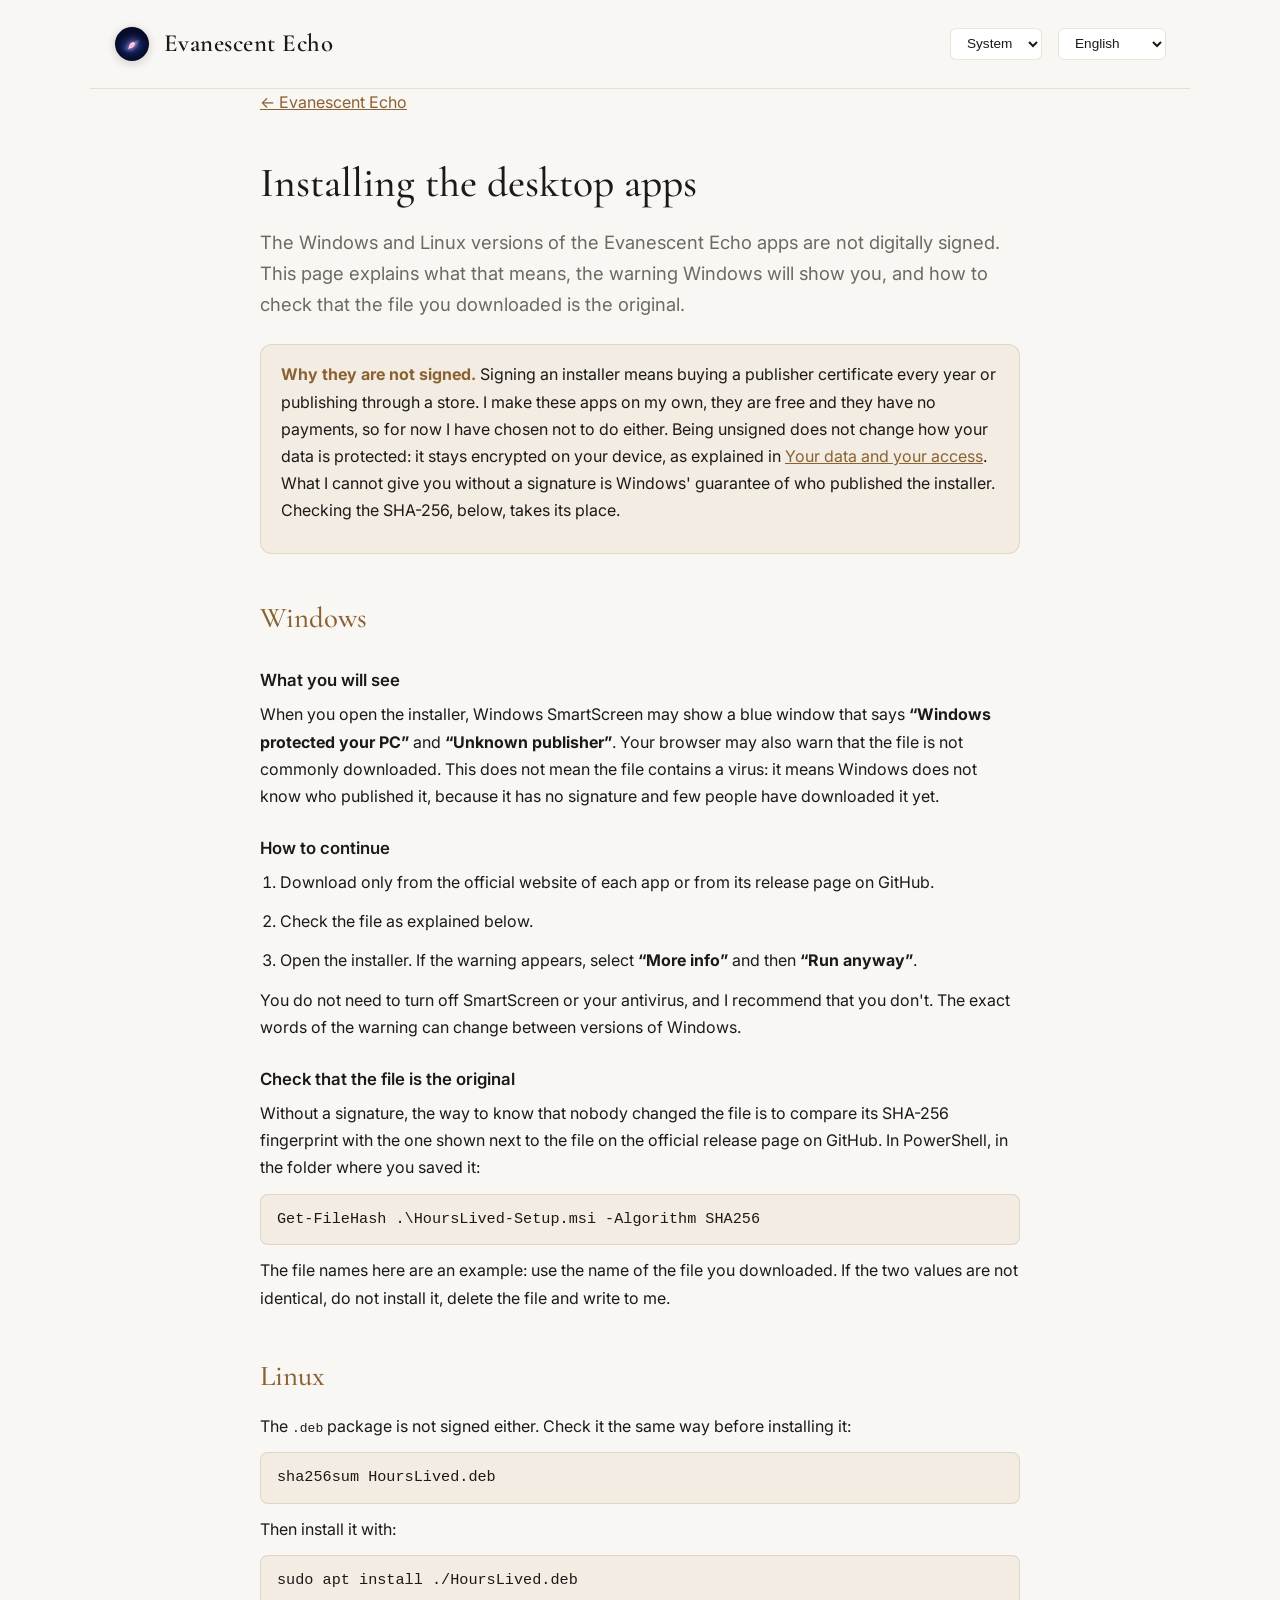
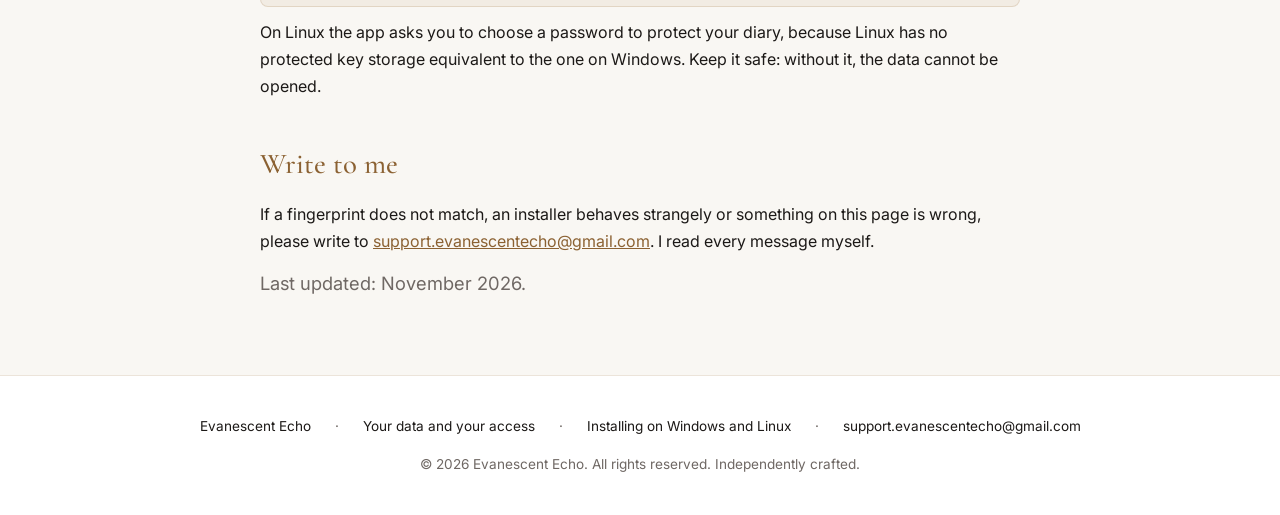
==== install.html @ 80f3b995 "feat: installing page for unsigned desktop builds, safe from page translators - install.html in all " ====
<!DOCTYPE html>
<html lang="en" data-theme="system">
<head>
    <meta charset="UTF-8">
    <meta name="viewport" content="width=device-width, initial-scale=1.0">
    <title>Installing the desktop apps — Evanescent Echo</title>
    <meta name="description" content="Why the Windows and Linux installers of the Evanescent Echo apps are not signed, the SmartScreen warning, and how to check each download.">

    <link rel="preconnect" href="https://fonts.googleapis.com">
    <link rel="preconnect" href="https://fonts.gstatic.com" crossorigin>
    <link href="https://fonts.googleapis.com/css2?family=Cormorant+Garamond:ital,wght@0,300;0,400;0,500;0,600;0,700;1,300;1,400;1,500;1,600&family=Inter:wght@300;400;500;600;700&display=swap" rel="stylesheet">

    <link rel="stylesheet" href="css/styles.css">
    <!-- Suite accessibility layer (WCAG 2.2 AA base + visitor preferences) -->
    <link rel="stylesheet" href="/evanescent-web-a11y/a11y.css">
    <script src="/evanescent-web-a11y/a11y.js"></script>
    <link rel="icon" type="image/png" href="assets/favicon.png">
    <style>
        /* Una sola página con un artículo por idioma */
        .trust { display: none; max-width: 760px; margin: 0 auto; line-height: 1.7; }
        body.lang-en .trust[lang="en"], body.lang-es .trust[lang="es"], body.lang-de .trust[lang="de"], body.lang-fr .trust[lang="fr"], body.lang-it .trust[lang="it"], body.lang-pt .trust[lang="pt"], body.lang-ru .trust[lang="ru"], body.lang-ja .trust[lang="ja"], body.lang-ko .trust[lang="ko"], body.lang-zh .trust[lang="zh"] { display: block; }
        .trust h1 { font-family: 'Cormorant Garamond', serif; font-size: 2.6rem; font-weight: 500; margin-bottom: 0.5rem; }
        .trust h2 { font-family: 'Cormorant Garamond', serif; font-size: 1.8rem; font-weight: 500; color: var(--primary); margin: 2.5rem 0 0.75rem; }
        .trust h3 { font-size: 1.05rem; font-weight: 600; margin: 1.5rem 0 0.4rem; }
        .trust p, .trust li { color: var(--text); margin-bottom: 0.75rem; }
        .trust ul { padding-left: 1.25rem; }
        .trust .lead { font-size: 1.15rem; color: var(--text-muted); }
        .trust .notice { border: 1px solid var(--border); background: var(--surface-variant); border-radius: 12px; padding: 1rem 1.25rem; margin: 1.5rem 0; }
        .trust .notice strong { color: var(--primary); }
        .trust a { color: var(--primary); }
        .trust .back { display: inline-block; margin-bottom: 2rem; }
        .trust ol { padding-left: 1.25rem; }
        .trust pre { background: var(--surface-variant); border: 1px solid var(--border); border-radius: 8px; padding: 0.75rem 1rem; overflow-x: auto; margin: 0 0 0.75rem; }
        .trust pre code { font-size: 0.95rem; }
    </style>
</head>
<body class="lang-en">

    <header>
        <a href="index.html" class="brand">
            <img src="assets/evanescent_echo_seal.png" alt="" class="brand-icon">
            <span class="brand-title" translate="no">Evanescent Echo</span>
        </a>

        <div class="controls" data-a11y-slot>
            <select id="theme-select" class="select-control" onchange="setTheme(this.value)" aria-label="Theme">
                <option value="light" id="theme-light">Light</option>
                <option value="dark" id="theme-dark">Dark</option>
                <option value="system" id="theme-system" selected>System</option>
            </select>

            <select id="lang-select" translate="no" class="select-control" onchange="setLanguage(this.value)" aria-label="Language">
                <option value="en" selected>English</option>
                <option value="es">Español</option>
                <option value="de">Deutsch</option>
                <option value="fr">Français</option>
                <option value="it">Italiano</option>
                <option value="ja">日本語</option>
                <option value="ko">한국어</option>
                <option value="pt">Português</option>
                <option value="ru">Русский</option>
                <option value="zh">中文</option>
            </select>
        </div>
    </header>

    <main>
        <!-- ===================== ENGLISH ===================== -->
        <article class="trust" lang="en">
            <a href="index.html" class="back">← Evanescent Echo</a>
            <h1>Installing the desktop apps</h1>
            <p class="lead">The Windows and Linux versions of the Evanescent Echo apps are not digitally signed. This page explains what that means, the warning Windows will show you, and how to check that the file you downloaded is the original.</p>

            <div class="notice">
                <p><strong>Why they are not signed.</strong> Signing an installer means buying a publisher certificate every year or publishing through a store. I make these apps on my own, they are free and they have no payments, so for now I have chosen not to do either. Being unsigned does not change how your data is protected: it stays encrypted on your device, as explained in <a href="trust.html">Your data and your access</a>. What I cannot give you without a signature is Windows' guarantee of who published the installer. Checking the SHA-256, below, takes its place.</p>
            </div>

            <h2>Windows</h2>

            <h3>What you will see</h3>
            <p>When you open the installer, Windows SmartScreen may show a blue window that says <strong>“Windows protected your PC”</strong> and <strong>“Unknown publisher”</strong>. Your browser may also warn that the file is not commonly downloaded. This does not mean the file contains a virus: it means Windows does not know who published it, because it has no signature and few people have downloaded it yet.</p>

            <h3>How to continue</h3>
            <ol>
                <li>Download only from the official website of each app or from its release page on GitHub.</li>
                <li>Check the file as explained below.</li>
                <li>Open the installer. If the warning appears, select <strong>“More info”</strong> and then <strong>“Run anyway”</strong>.</li>
            </ol>
            <p>You do not need to turn off SmartScreen or your antivirus, and I recommend that you don't. The exact words of the warning can change between versions of Windows.</p>

            <h3>Check that the file is the original</h3>
            <p>Without a signature, the way to know that nobody changed the file is to compare its SHA-256 fingerprint with the one shown next to the file on the official release page on GitHub. In PowerShell, in the folder where you saved it:</p>
            <pre translate="no"><code translate="no">Get-FileHash .\HoursLived-Setup.msi -Algorithm SHA256</code></pre>
            <p>The file names here are an example: use the name of the file you downloaded. If the two values are not identical, do not install it, delete the file and write to me.</p>

            <h2>Linux</h2>
            <p>The <code translate="no">.deb</code> package is not signed either. Check it the same way before installing it:</p>
            <pre translate="no"><code translate="no">sha256sum HoursLived.deb</code></pre>
            <p>Then install it with:</p>
            <pre translate="no"><code translate="no">sudo apt install ./HoursLived.deb</code></pre>
            <p>On Linux the app asks you to choose a password to protect your diary, because Linux has no protected key storage equivalent to the one on Windows. Keep it safe: without it, the data cannot be opened.</p>

            <h2>Write to me</h2>
            <p>If a fingerprint does not match, an installer behaves strangely or something on this page is wrong, please write to <a translate="no" href="mailto:support.evanescentecho@gmail.com">support.evanescentecho@gmail.com</a>. I read every message myself.</p>
            <p class="lead">Last updated: November 2026.</p>
        </article>
        <!-- ===================== ESPAÑOL ===================== -->
        <article class="trust" lang="es">
            <a href="index.html" class="back">← Evanescent Echo</a>
            <h1>Instalar las apps de escritorio</h1>
            <p class="lead">Las versiones para Windows y Linux de las apps de Evanescent Echo no tienen firma digital. Esta página explica qué significa, el aviso que te mostrará Windows y cómo comprobar que el archivo que descargaste es el original.</p>

            <div class="notice">
                <p><strong>Por qué no están firmadas.</strong> Firmar un instalador exige comprar cada año un certificado de editor o publicar a través de una tienda. Hago estas apps por mi cuenta, son gratuitas y no tienen cobros, así que por ahora he decidido no hacer ninguna de las dos cosas. Que no estén firmadas no cambia cómo se protegen tus datos: siguen cifrados en tu dispositivo, como explica <a href="trust.html">Tus datos y tu acceso</a>. Lo que no puedo darte sin firma es la garantía de Windows sobre quién publicó el instalador. Comprobar el SHA-256, más abajo, la sustituye.</p>
            </div>

            <h2>Windows</h2>

            <h3>Qué vas a ver</h3>
            <p>Al abrir el instalador, Windows SmartScreen puede mostrar una ventana azul que dice <strong>«Windows protegió su PC»</strong> y <strong>«Editor desconocido»</strong>. El navegador también puede avisar de que el archivo no se descarga con frecuencia. Eso no significa que el archivo tenga un virus: significa que Windows no sabe quién lo publicó, porque no tiene firma y todavía lo ha descargado poca gente.</p>

            <h3>Cómo continuar</h3>
            <ol>
                <li>Descarga solo desde la web oficial de cada app o desde su página de versiones en GitHub.</li>
                <li>Comprueba el archivo como se explica más abajo.</li>
                <li>Abre el instalador. Si aparece el aviso, elige <strong>«Más información»</strong> y luego <strong>«Ejecutar de todas formas»</strong>.</li>
            </ol>
            <p>No hace falta desactivar SmartScreen ni el antivirus, y te recomiendo no hacerlo. Las palabras exactas del aviso pueden cambiar según la versión de Windows.</p>

            <h3>Comprueba que el archivo es el original</h3>
            <p>Sin firma, la forma de saber que nadie modificó el archivo es comparar su huella SHA-256 con la que aparece junto al archivo en la página oficial de versiones en GitHub. En PowerShell, en la carpeta donde lo guardaste:</p>
            <pre translate="no"><code translate="no">Get-FileHash .\HoursLived-Setup.msi -Algorithm SHA256</code></pre>
            <p>Los nombres de archivo son un ejemplo: usa el nombre del archivo que descargaste. Si los dos valores no son idénticos, no lo instales, borra el archivo y escríbeme.</p>

            <h2>Linux</h2>
            <p>El paquete <code translate="no">.deb</code> tampoco está firmado. Compruébalo igual antes de instalarlo:</p>
            <pre translate="no"><code translate="no">sha256sum HoursLived.deb</code></pre>
            <p>Después instálalo con:</p>
            <pre translate="no"><code translate="no">sudo apt install ./HoursLived.deb</code></pre>
            <p>En Linux la app te pide elegir una contraseña para proteger tu diario, porque Linux no tiene un almacén de claves protegido equivalente al de Windows. Guárdala bien: sin ella, los datos no se pueden abrir.</p>

            <h2>Escríbeme</h2>
            <p>Si una huella no coincide, un instalador se comporta de forma extraña o algo de esta página es incorrecto, escríbeme a <a translate="no" href="mailto:support.evanescentecho@gmail.com">support.evanescentecho@gmail.com</a>. Leo cada mensaje personalmente.</p>
            <p class="lead">Última actualización: noviembre de 2026.</p>
        </article>
        <!-- ===================== DEUTSCH ===================== -->
        <article class="trust" lang="de">
            <a href="index.html" class="back">← Evanescent Echo</a>
            <h1>Die Desktop-Apps installieren</h1>
            <p class="lead">Die Windows- und Linux-Versionen der Evanescent-Echo-Apps sind nicht digital signiert. Diese Seite erklärt, was das bedeutet, welche Warnung Windows dir zeigt und wie du prüfst, ob die heruntergeladene Datei das Original ist.</p>

            <div class="notice">
                <p><strong>Warum sie nicht signiert sind.</strong> Um ein Installationsprogramm zu signieren, muss man jedes Jahr ein Herausgeberzertifikat kaufen oder über einen Store veröffentlichen. Ich entwickle diese Apps allein, sie sind kostenlos und haben keine Bezahlfunktionen, deshalb habe ich mich vorerst gegen beides entschieden. Die fehlende Signatur ändert nichts daran, wie deine Daten geschützt sind: Sie bleiben verschlüsselt auf deinem Gerät, wie unter <a href="trust.html">Deine Daten und dein Zugang</a> erklärt. Was ich dir ohne Signatur nicht geben kann, ist die Bestätigung von Windows, wer das Installationsprogramm veröffentlicht hat. Die Prüfung des SHA-256 weiter unten ersetzt sie.</p>
            </div>

            <h2>Windows</h2>

            <h3>Was du sehen wirst</h3>
            <p>Wenn du das Installationsprogramm öffnest, zeigt Windows SmartScreen möglicherweise ein blaues Fenster mit <strong>„Der Computer wurde durch Windows geschützt“</strong> und <strong>„Unbekannter Herausgeber“</strong>. Auch dein Browser warnt vielleicht, dass die Datei selten heruntergeladen wird. Das heißt nicht, dass die Datei einen Virus enthält: Windows weiß nur nicht, wer sie veröffentlicht hat, weil sie keine Signatur hat und erst wenige sie heruntergeladen haben.</p>

            <h3>So geht es weiter</h3>
            <ol>
                <li>Lade nur von der offiziellen Website der jeweiligen App oder von ihrer Release-Seite auf GitHub herunter.</li>
                <li>Prüfe die Datei wie unten beschrieben.</li>
                <li>Öffne das Installationsprogramm. Wenn die Warnung erscheint, wähle <strong>„Weitere Informationen“</strong> und dann <strong>„Trotzdem ausführen“</strong>.</li>
            </ol>
            <p>Du musst SmartScreen oder dein Antivirenprogramm nicht ausschalten, und ich rate dir davon ab. Der genaue Wortlaut der Warnung kann sich je nach Windows-Version unterscheiden.</p>

            <h3>Prüfen, ob die Datei das Original ist</h3>
            <p>Ohne Signatur erkennst du, dass niemand die Datei verändert hat, indem du ihren SHA-256-Fingerabdruck mit dem vergleichst, der neben der Datei auf der offiziellen Release-Seite auf GitHub steht. In PowerShell, im Ordner, in dem du sie gespeichert hast:</p>
            <pre translate="no"><code translate="no">Get-FileHash .\HoursLived-Setup.msi -Algorithm SHA256</code></pre>
            <p>Die Dateinamen sind ein Beispiel: Verwende den Namen der Datei, die du heruntergeladen hast. Wenn die beiden Werte nicht identisch sind, installiere sie nicht, lösche die Datei und schreib mir.</p>

            <h2>Linux</h2>
            <p>Auch das <code translate="no">.deb</code>-Paket ist nicht signiert. Prüfe es vor der Installation auf dieselbe Weise:</p>
            <pre translate="no"><code translate="no">sha256sum HoursLived.deb</code></pre>
            <p>Installiere es dann mit:</p>
            <pre translate="no"><code translate="no">sudo apt install ./HoursLived.deb</code></pre>
            <p>Unter Linux bittet dich die App, ein Passwort zum Schutz deines Tagebuchs zu wählen, weil Linux keinen geschützten Schlüsselspeicher wie Windows hat. Bewahre es gut auf: Ohne es lassen sich die Daten nicht öffnen.</p>

            <h2>Schreib mir</h2>
            <p>Wenn ein Fingerabdruck nicht übereinstimmt, sich ein Installationsprogramm seltsam verhält oder etwas auf dieser Seite falsch ist, schreib mir bitte an <a translate="no" href="mailto:support.evanescentecho@gmail.com">support.evanescentecho@gmail.com</a>. Ich lese jede Nachricht selbst.</p>
            <p class="lead">Zuletzt aktualisiert: November 2026.</p>
        </article>
        <!-- ===================== FRANÇAIS ===================== -->
        <article class="trust" lang="fr">
            <a href="index.html" class="back">← Evanescent Echo</a>
            <h1>Installer les applications de bureau</h1>
            <p class="lead">Les versions Windows et Linux des applications Evanescent Echo ne sont pas signées numériquement. Cette page explique ce que cela signifie, l’avertissement que Windows vous affichera et comment vérifier que le fichier téléchargé est l’original.</p>

            <div class="notice">
                <p><strong>Pourquoi elles ne sont pas signées.</strong> Signer un programme d’installation impose d’acheter chaque année un certificat d’éditeur ou de publier via une boutique. Je crée ces applications seul, elles sont gratuites et sans paiement, j’ai donc choisi pour l’instant de ne faire ni l’un ni l’autre. L’absence de signature ne change rien à la protection de vos données : elles restent chiffrées sur votre appareil, comme l’explique <a href="trust.html">Vos données et votre accès</a>. Ce que je ne peux pas vous offrir sans signature, c’est la garantie de Windows sur l’éditeur du programme d’installation. La vérification du SHA-256, plus bas, la remplace.</p>
            </div>

            <h2>Windows</h2>

            <h3>Ce que vous verrez</h3>
            <p>En ouvrant le programme d’installation, Windows SmartScreen peut afficher une fenêtre bleue indiquant <strong>« Windows a protégé votre ordinateur »</strong> et <strong>« Éditeur inconnu »</strong>. Votre navigateur peut aussi signaler que le fichier est rarement téléchargé. Cela ne veut pas dire que le fichier contient un virus : Windows ne sait simplement pas qui l’a publié, car il n’est pas signé et peu de personnes l’ont encore téléchargé.</p>

            <h3>Comment continuer</h3>
            <ol>
                <li>Téléchargez uniquement depuis le site officiel de chaque application ou depuis sa page de versions sur GitHub.</li>
                <li>Vérifiez le fichier comme expliqué ci-dessous.</li>
                <li>Ouvrez le programme d’installation. Si l’avertissement apparaît, choisissez <strong>« Informations complémentaires »</strong> puis <strong>« Exécuter quand même »</strong>.</li>
            </ol>
            <p>Vous n’avez pas besoin de désactiver SmartScreen ni votre antivirus, et je vous le déconseille. Le texte exact de l’avertissement peut varier selon la version de Windows.</p>

            <h3>Vérifier que le fichier est l’original</h3>
            <p>Sans signature, la façon de savoir que personne n’a modifié le fichier est de comparer son empreinte SHA-256 avec celle affichée à côté du fichier sur la page officielle des versions sur GitHub. Dans PowerShell, dans le dossier où vous l’avez enregistré :</p>
            <pre translate="no"><code translate="no">Get-FileHash .\HoursLived-Setup.msi -Algorithm SHA256</code></pre>
            <p>Les noms de fichier sont un exemple : utilisez le nom du fichier que vous avez téléchargé. Si les deux valeurs ne sont pas identiques, ne l’installez pas, supprimez le fichier et écrivez-moi.</p>

            <h2>Linux</h2>
            <p>Le paquet <code translate="no">.deb</code> n’est pas signé non plus. Vérifiez-le de la même façon avant de l’installer :</p>
            <pre translate="no"><code translate="no">sha256sum HoursLived.deb</code></pre>
            <p>Installez-le ensuite avec :</p>
            <pre translate="no"><code translate="no">sudo apt install ./HoursLived.deb</code></pre>
            <p>Sous Linux, l’application vous demande de choisir un mot de passe pour protéger votre journal, car Linux n’a pas de stockage de clés protégé équivalent à celui de Windows. Conservez-le précieusement : sans lui, les données ne peuvent pas être ouvertes.</p>

            <h2>Écrivez-moi</h2>
            <p>Si une empreinte ne correspond pas, si un programme d’installation se comporte bizarrement ou si quelque chose sur cette page est inexact, écrivez-moi à <a translate="no" href="mailto:support.evanescentecho@gmail.com">support.evanescentecho@gmail.com</a>. Je lis chaque message moi-même.</p>
            <p class="lead">Dernière mise à jour : novembre 2026.</p>
        </article>
        <!-- ===================== ITALIANO ===================== -->
        <article class="trust" lang="it">
            <a href="index.html" class="back">← Evanescent Echo</a>
            <h1>Installare le app desktop</h1>
            <p class="lead">Le versioni per Windows e Linux delle app di Evanescent Echo non hanno una firma digitale. Questa pagina spiega cosa significa, l’avviso che Windows ti mostrerà e come verificare che il file scaricato sia l’originale.</p>

            <div class="notice">
                <p><strong>Perché non sono firmate.</strong> Firmare un programma di installazione richiede di acquistare ogni anno un certificato di editore o di pubblicare tramite uno store. Creo queste app da solo, sono gratuite e senza pagamenti, quindi per ora ho scelto di non fare né l’una né l’altra cosa. L’assenza di firma non cambia il modo in cui i tuoi dati sono protetti: restano cifrati sul tuo dispositivo, come spiegato in <a href="trust.html">I tuoi dati e il tuo accesso</a>. Ciò che non posso darti senza firma è la garanzia di Windows su chi ha pubblicato il programma di installazione. La verifica dello SHA-256, più sotto, la sostituisce.</p>
            </div>

            <h2>Windows</h2>

            <h3>Cosa vedrai</h3>
            <p>Quando apri il programma di installazione, Windows SmartScreen può mostrare una finestra blu con <strong>«PC protetto da Windows»</strong> e <strong>«Autore sconosciuto»</strong>. Anche il browser può avvisare che il file viene scaricato raramente. Non significa che il file contenga un virus: Windows non sa chi lo ha pubblicato, perché non è firmato e poche persone lo hanno già scaricato.</p>

            <h3>Come procedere</h3>
            <ol>
                <li>Scarica solo dal sito ufficiale di ciascuna app o dalla sua pagina delle versioni su GitHub.</li>
                <li>Verifica il file come spiegato qui sotto.</li>
                <li>Apri il programma di installazione. Se compare l’avviso, scegli <strong>«Ulteriori informazioni»</strong> e poi <strong>«Esegui comunque»</strong>.</li>
            </ol>
            <p>Non è necessario disattivare SmartScreen né l’antivirus, e ti consiglio di non farlo. Il testo esatto dell’avviso può cambiare a seconda della versione di Windows.</p>

            <h3>Verifica che il file sia l’originale</h3>
            <p>Senza firma, il modo per sapere che nessuno ha modificato il file è confrontare la sua impronta SHA-256 con quella mostrata accanto al file nella pagina ufficiale delle versioni su GitHub. In PowerShell, nella cartella in cui l’hai salvato:</p>
            <pre translate="no"><code translate="no">Get-FileHash .\HoursLived-Setup.msi -Algorithm SHA256</code></pre>
            <p>I nomi dei file sono un esempio: usa il nome del file che hai scaricato. Se i due valori non sono identici, non installarlo, elimina il file e scrivimi.</p>

            <h2>Linux</h2>
            <p>Anche il pacchetto <code translate="no">.deb</code> non è firmato. Verificalo allo stesso modo prima di installarlo:</p>
            <pre translate="no"><code translate="no">sha256sum HoursLived.deb</code></pre>
            <p>Poi installalo con:</p>
            <pre translate="no"><code translate="no">sudo apt install ./HoursLived.deb</code></pre>
            <p>Su Linux l’app ti chiede di scegliere una password per proteggere il tuo diario, perché Linux non ha un archivio di chiavi protetto equivalente a quello di Windows. Conservala con cura: senza di essa i dati non si possono aprire.</p>

            <h2>Scrivimi</h2>
            <p>Se un’impronta non corrisponde, un programma di installazione si comporta in modo strano o qualcosa in questa pagina è sbagliato, scrivimi a <a translate="no" href="mailto:support.evanescentecho@gmail.com">support.evanescentecho@gmail.com</a>. Leggo ogni messaggio personalmente.</p>
            <p class="lead">Ultimo aggiornamento: novembre 2026.</p>
        </article>
        <!-- ===================== 日本語 ===================== -->
        <article class="trust" lang="ja">
            <a href="index.html" class="back">← Evanescent Echo</a>
            <h1>デスクトップ版のインストール</h1>
            <p class="lead">Evanescent Echo のアプリの Windows 版と Linux 版には、デジタル署名がありません。このページでは、それが何を意味するのか、Windows が表示する警告、そしてダウンロードしたファイルが本物かどうかを確認する方法を説明します。</p>

            <div class="notice">
                <p><strong>署名していない理由</strong> インストーラーに署名するには、毎年発行元の証明書を購入するか、ストアを通じて公開する必要があります。私はこれらのアプリを一人で作っており、無料で課金もないため、今のところどちらも行わないことにしました。署名がなくても、データの保護方法は変わりません。<a href="trust.html">データとアクセシビリティ</a>で説明しているとおり、データはデバイス上で暗号化されたままです。署名なしでは、誰がインストーラーを公開したかという Windows の保証を提供できません。その代わりとなるのが、下の SHA-256 の確認です。</p>
            </div>

            <h2>Windows</h2>

            <h3>表示される警告</h3>
            <p>インストーラーを開くと、Windows SmartScreen が <strong>「WindowsによってPCが保護されました」</strong> と <strong>「不明な発行元」</strong> という青い画面を表示することがあります。ブラウザーも、このファイルはあまりダウンロードされていないと警告する場合があります。これはファイルにウイルスが含まれているという意味ではありません。署名がなく、まだダウンロードした人が少ないため、Windows が発行元を判断できないということです。</p>

            <h3>続行する方法</h3>
            <ol>
                <li>各アプリの公式サイト、または GitHub のリリースページからのみダウンロードしてください。</li>
                <li>下の説明に従ってファイルを確認してください。</li>
                <li>インストーラーを開きます。警告が表示されたら <strong>「詳細情報」</strong> を選び、次に <strong>「実行」</strong> を選びます。</li>
            </ol>
            <p>SmartScreen やウイルス対策ソフトを無効にする必要はなく、無効にしないことをおすすめします。警告の正確な文言は Windows のバージョンによって異なる場合があります。</p>

            <h3>ファイルが本物か確認する</h3>
            <p>署名がない場合、誰もファイルを改変していないことを確かめるには、その SHA-256 フィンガープリントを、GitHub の公式リリースページでファイルの横に表示されている値と比べます。保存したフォルダーで、PowerShell を使って次を実行します。</p>
            <pre translate="no"><code translate="no">Get-FileHash .\HoursLived-Setup.msi -Algorithm SHA256</code></pre>
            <p>ファイル名は例です。ダウンロードしたファイルの名前に置き換えてください。 2つの値が完全に一致しない場合は、インストールせずにファイルを削除し、私に連絡してください。</p>

            <h2>Linux</h2>
            <p><code translate="no">.deb</code> パッケージにも署名はありません。インストールする前に、同じ方法で確認してください。</p>
            <pre translate="no"><code translate="no">sha256sum HoursLived.deb</code></pre>
            <p>その後、次のコマンドでインストールします。</p>
            <pre translate="no"><code translate="no">sudo apt install ./HoursLived.deb</code></pre>
            <p>Linux では、日記を保護するためのパスワードを決めるようアプリが求めます。Linux には Windows のような保護されたキー保存領域がないためです。大切に保管してください。パスワードがないとデータを開けません。</p>

            <h2>ご連絡ください</h2>
            <p>フィンガープリントが一致しない、インストーラーの動作がおかしい、このページの内容が間違っているなどの場合は、<a translate="no" href="mailto:support.evanescentecho@gmail.com">support.evanescentecho@gmail.com</a> までご連絡ください。すべてのメッセージに私自身が目を通します。</p>
            <p class="lead">最終更新：2026年11月</p>
        </article>
        <!-- ===================== 한국어 ===================== -->
        <article class="trust" lang="ko">
            <a href="index.html" class="back">← Evanescent Echo</a>
            <h1>데스크톱 앱 설치하기</h1>
            <p class="lead">Evanescent Echo 앱의 Windows 및 Linux 버전에는 디지털 서명이 없습니다. 이 페이지에서는 그것이 무엇을 의미하는지, Windows가 보여 줄 경고, 그리고 내려받은 파일이 원본인지 확인하는 방법을 설명합니다.</p>

            <div class="notice">
                <p><strong>서명하지 않는 이유.</strong> 설치 프로그램에 서명하려면 매년 게시자 인증서를 구입하거나 스토어를 통해 배포해야 합니다. 저는 이 앱들을 혼자 만들고 있고, 앱은 무료이며 결제 기능도 없기 때문에 지금은 둘 다 하지 않기로 했습니다. 서명이 없어도 데이터가 보호되는 방식은 달라지지 않습니다. <a href="trust.html">데이터와 접근성</a>에서 설명하듯이 데이터는 기기에 암호화된 채로 남아 있습니다. 서명 없이는 누가 설치 프로그램을 게시했는지에 대한 Windows의 보증을 드릴 수 없습니다. 아래의 SHA-256 확인이 그 역할을 대신합니다.</p>
            </div>

            <h2>Windows</h2>

            <h3>보게 될 화면</h3>
            <p>설치 프로그램을 열면 Windows SmartScreen이 <strong>“Windows의 PC 보호”</strong>와 <strong>“알 수 없는 게시자”</strong>라고 표시된 파란 창을 보여 줄 수 있습니다. 브라우저도 이 파일이 자주 다운로드되지 않는다고 경고할 수 있습니다. 이는 파일에 바이러스가 있다는 뜻이 아닙니다. 서명이 없고 아직 내려받은 사람이 적어서 Windows가 게시자를 알 수 없다는 뜻입니다.</p>

            <h3>계속하는 방법</h3>
            <ol>
                <li>각 앱의 공식 웹사이트나 GitHub의 릴리스 페이지에서만 내려받으세요.</li>
                <li>아래 설명대로 파일을 확인하세요.</li>
                <li>설치 프로그램을 엽니다. 경고가 나타나면 <strong>“추가 정보”</strong>를 선택한 다음 <strong>“실행”</strong>을 선택하세요.</li>
            </ol>
            <p>SmartScreen이나 백신 프로그램을 끌 필요는 없으며, 끄지 않기를 권합니다. 경고 문구는 Windows 버전에 따라 다를 수 있습니다.</p>

            <h3>파일이 원본인지 확인하기</h3>
            <p>서명이 없을 때 아무도 파일을 바꾸지 않았는지 확인하는 방법은 파일의 SHA-256 지문을 GitHub 공식 릴리스 페이지에서 파일 옆에 표시된 값과 비교하는 것입니다. 파일을 저장한 폴더에서 PowerShell로 다음을 실행하세요.</p>
            <pre translate="no"><code translate="no">Get-FileHash .\HoursLived-Setup.msi -Algorithm SHA256</code></pre>
            <p>파일 이름은 예시입니다. 내려받은 파일의 이름을 사용하세요. 두 값이 정확히 같지 않으면 설치하지 말고 파일을 삭제한 뒤 저에게 알려 주세요.</p>

            <h2>Linux</h2>
            <p><code translate="no">.deb</code> 패키지도 서명되어 있지 않습니다. 설치하기 전에 같은 방법으로 확인하세요.</p>
            <pre translate="no"><code translate="no">sha256sum HoursLived.deb</code></pre>
            <p>그런 다음 다음 명령으로 설치합니다.</p>
            <pre translate="no"><code translate="no">sudo apt install ./HoursLived.deb</code></pre>
            <p>Linux에서는 일기를 보호할 비밀번호를 정하라고 앱이 요청합니다. Linux에는 Windows와 같은 보호된 키 저장소가 없기 때문입니다. 잘 보관하세요. 비밀번호가 없으면 데이터를 열 수 없습니다.</p>

            <h2>연락 주세요</h2>
            <p>지문이 일치하지 않거나, 설치 프로그램이 이상하게 동작하거나, 이 페이지에 틀린 내용이 있으면 <a translate="no" href="mailto:support.evanescentecho@gmail.com">support.evanescentecho@gmail.com</a>로 연락해 주세요. 모든 메시지를 제가 직접 읽습니다.</p>
            <p class="lead">최종 업데이트: 2026년 11월</p>
        </article>
        <!-- ===================== PORTUGUÊS ===================== -->
        <article class="trust" lang="pt">
            <a href="index.html" class="back">← Evanescent Echo</a>
            <h1>Instalar os aplicativos para computador</h1>
            <p class="lead">As versões para Windows e Linux dos aplicativos Evanescent Echo não têm assinatura digital. Esta página explica o que isso significa, o aviso que o Windows vai mostrar e como verificar se o arquivo que você baixou é o original.</p>

            <div class="notice">
                <p><strong>Por que não são assinados.</strong> Assinar um instalador exige comprar todo ano um certificado de editor ou publicar por meio de uma loja. Faço estes aplicativos sozinho, eles são gratuitos e não têm cobranças, então por enquanto decidi não fazer nenhuma das duas coisas. A falta de assinatura não muda a forma como seus dados são protegidos: eles continuam criptografados no seu dispositivo, como explica <a href="trust.html">Seus dados e seu acesso</a>. O que não posso oferecer sem assinatura é a garantia do Windows sobre quem publicou o instalador. A verificação do SHA-256, mais abaixo, a substitui.</p>
            </div>

            <h2>Windows</h2>

            <h3>O que você vai ver</h3>
            <p>Ao abrir o instalador, o Windows SmartScreen pode mostrar uma janela azul com <strong>“O Windows protegeu o computador”</strong> e <strong>“Editor desconhecido”</strong>. O navegador também pode avisar que o arquivo não é baixado com frequência. Isso não significa que o arquivo tenha vírus: significa que o Windows não sabe quem o publicou, porque ele não tem assinatura e poucas pessoas o baixaram até agora.</p>

            <h3>Como continuar</h3>
            <ol>
                <li>Baixe apenas do site oficial de cada aplicativo ou da página de versões dele no GitHub.</li>
                <li>Verifique o arquivo como explicado abaixo.</li>
                <li>Abra o instalador. Se o aviso aparecer, escolha <strong>“Mais informações”</strong> e depois <strong>“Executar assim mesmo”</strong>.</li>
            </ol>
            <p>Não é preciso desativar o SmartScreen nem o antivírus, e recomendo não fazer isso. As palavras exatas do aviso podem mudar conforme a versão do Windows.</p>

            <h3>Verifique se o arquivo é o original</h3>
            <p>Sem assinatura, a forma de saber que ninguém alterou o arquivo é comparar a impressão digital SHA-256 dele com a que aparece ao lado do arquivo na página oficial de versões no GitHub. No PowerShell, na pasta onde você o salvou:</p>
            <pre translate="no"><code translate="no">Get-FileHash .\HoursLived-Setup.msi -Algorithm SHA256</code></pre>
            <p>Os nomes de arquivo são um exemplo: use o nome do arquivo que você baixou. Se os dois valores não forem idênticos, não instale, apague o arquivo e me escreva.</p>

            <h2>Linux</h2>
            <p>O pacote <code translate="no">.deb</code> também não é assinado. Verifique-o da mesma forma antes de instalar:</p>
            <pre translate="no"><code translate="no">sha256sum HoursLived.deb</code></pre>
            <p>Depois instale com:</p>
            <pre translate="no"><code translate="no">sudo apt install ./HoursLived.deb</code></pre>
            <p>No Linux, o aplicativo pede que você escolha uma senha para proteger seu diário, porque o Linux não tem um armazenamento de chaves protegido equivalente ao do Windows. Guarde-a bem: sem ela, os dados não podem ser abertos.</p>

            <h2>Escreva para mim</h2>
            <p>Se uma impressão digital não coincidir, um instalador se comportar de forma estranha ou algo nesta página estiver errado, escreva para <a translate="no" href="mailto:support.evanescentecho@gmail.com">support.evanescentecho@gmail.com</a>. Leio cada mensagem pessoalmente.</p>
            <p class="lead">Última atualização: novembro de 2026.</p>
        </article>
        <!-- ===================== РУССКИЙ ===================== -->
        <article class="trust" lang="ru">
            <a href="index.html" class="back">← Evanescent Echo</a>
            <h1>Установка версий для компьютера</h1>
            <p class="lead">Версии приложений Evanescent Echo для Windows и Linux не имеют цифровой подписи. На этой странице объясняется, что это значит, какое предупреждение покажет Windows и как проверить, что скачанный файл — оригинальный.</p>

            <div class="notice">
                <p><strong>Почему они не подписаны.</strong> Чтобы подписать установщик, нужно каждый год покупать сертификат издателя или публиковать приложение через магазин. Я делаю эти приложения один, они бесплатные и без платежей, поэтому пока решил не делать ни того, ни другого. Отсутствие подписи не меняет того, как защищены ваши данные: они по-прежнему зашифрованы на вашем устройстве, как описано на странице <a href="trust.html">Ваши данные и доступность</a>. Без подписи я не могу дать вам гарантию Windows о том, кто опубликовал установщик. Её заменяет проверка SHA-256, описанная ниже.</p>
            </div>

            <h2>Windows</h2>

            <h3>Что вы увидите</h3>
            <p>При запуске установщика Windows SmartScreen может показать синее окно с надписями <strong>«Система Windows защитила ваш компьютер»</strong> и <strong>«Неизвестный издатель»</strong>. Браузер тоже может предупредить, что файл скачивают редко. Это не значит, что в файле вирус: просто Windows не знает, кто его опубликовал, потому что у файла нет подписи и его пока скачали немногие.</p>

            <h3>Как продолжить</h3>
            <ol>
                <li>Скачивайте только с официального сайта приложения или с его страницы выпусков на GitHub.</li>
                <li>Проверьте файл, как описано ниже.</li>
                <li>Запустите установщик. Если появится предупреждение, нажмите <strong>«Подробнее»</strong>, а затем <strong>«Выполнить в любом случае»</strong>.</li>
            </ol>
            <p>Отключать SmartScreen или антивирус не нужно, и я не советую этого делать. Точный текст предупреждения может отличаться в разных версиях Windows.</p>

            <h3>Проверьте, что файл оригинальный</h3>
            <p>Без подписи убедиться, что файл никто не изменял, можно, сравнив его отпечаток SHA-256 с тем, что указан рядом с файлом на официальной странице выпусков на GitHub. В PowerShell, в папке, куда вы его сохранили:</p>
            <pre translate="no"><code translate="no">Get-FileHash .\HoursLived-Setup.msi -Algorithm SHA256</code></pre>
            <p>Имена файлов приведены для примера: укажите имя скачанного файла. Если значения не совпадают полностью, не устанавливайте его, удалите файл и напишите мне.</p>

            <h2>Linux</h2>
            <p>Пакет <code translate="no">.deb</code> тоже не подписан. Проверьте его так же перед установкой:</p>
            <pre translate="no"><code translate="no">sha256sum HoursLived.deb</code></pre>
            <p>Затем установите его командой:</p>
            <pre translate="no"><code translate="no">sudo apt install ./HoursLived.deb</code></pre>
            <p>В Linux приложение попросит вас придумать пароль для защиты дневника, потому что в Linux нет защищённого хранилища ключей, как в Windows. Храните его надёжно: без него данные открыть нельзя.</p>

            <h2>Напишите мне</h2>
            <p>Если отпечаток не совпадает, установщик ведёт себя странно или на этой странице что-то неверно, напишите на <a translate="no" href="mailto:support.evanescentecho@gmail.com">support.evanescentecho@gmail.com</a>. Я сам читаю каждое письмо.</p>
            <p class="lead">Последнее обновление: ноябрь 2026 г.</p>
        </article>
        <!-- ===================== 中文 ===================== -->
        <article class="trust" lang="zh">
            <a href="index.html" class="back">← Evanescent Echo</a>
            <h1>安装桌面版应用</h1>
            <p class="lead">Evanescent Echo 应用的 Windows 版和 Linux 版没有数字签名。本页说明这意味着什么、Windows 会显示什么警告，以及如何确认你下载的文件是原始文件。</p>

            <div class="notice">
                <p><strong>为什么没有签名。</strong> 为安装程序签名，需要每年购买发布者证书，或通过应用商店发布。这些应用由我独自制作，免费且没有任何付费功能，所以目前我选择两者都不做。没有签名并不会改变你的数据受保护的方式：数据仍然加密保存在你的设备上，详见<a href="trust.html">你的数据与无障碍</a>。没有签名，我就无法提供 Windows 对安装程序发布者的担保。下面的 SHA-256 校验可以代替它。</p>
            </div>

            <h2>Windows</h2>

            <h3>你会看到什么</h3>
            <p>打开安装程序时，Windows SmartScreen 可能会显示一个蓝色窗口，写着<strong>“Windows 已保护你的电脑”</strong>和<strong>“未知发布者”</strong>。浏览器也可能提示该文件不常被下载。这并不表示文件含有病毒，而是因为它没有签名、下载的人还不多，Windows 无法确认发布者是谁。</p>

            <h3>如何继续</h3>
            <ol>
                <li>只从各应用的官方网站或其 GitHub 发布页面下载。</li>
                <li>按照下文说明校验文件。</li>
                <li>打开安装程序。如果出现警告，请选择<strong>“更多信息”</strong>，然后选择<strong>“仍要运行”</strong>。</li>
            </ol>
            <p>你不需要关闭 SmartScreen 或杀毒软件，我也建议不要关闭。警告的具体文字可能因 Windows 版本而异。</p>

            <h3>确认文件是原始文件</h3>
            <p>没有签名时，确认文件未被他人修改的方法，是将它的 SHA-256 指纹与 GitHub 官方发布页面上文件旁显示的值进行比较。在保存文件的文件夹中，用 PowerShell 运行：</p>
            <pre translate="no"><code translate="no">Get-FileHash .\HoursLived-Setup.msi -Algorithm SHA256</code></pre>
            <p>文件名仅为示例：请换成你下载的文件名。 如果两个值不完全相同，请不要安装，删除该文件并写信告诉我。</p>

            <h2>Linux</h2>
            <p><code translate="no">.deb</code> 软件包同样没有签名。安装前请用同样的方法校验：</p>
            <pre translate="no"><code translate="no">sha256sum HoursLived.deb</code></pre>
            <p>然后用以下命令安装：</p>
            <pre translate="no"><code translate="no">sudo apt install ./HoursLived.deb</code></pre>
            <p>在 Linux 上，应用会请你设置一个密码来保护你的日记，因为 Linux 没有与 Windows 相当的受保护密钥存储。请妥善保管：没有它，数据就无法打开。</p>

            <h2>写信给我</h2>
            <p>如果指纹不一致、安装程序行为异常，或本页内容有误，请写信到 <a translate="no" href="mailto:support.evanescentecho@gmail.com">support.evanescentecho@gmail.com</a>。每一封信我都会亲自阅读。</p>
            <p class="lead">最后更新：2026 年 11 月</p>
        </article>
    </main>

    <footer>
        <div class="footer-links">
            <a href="index.html">Evanescent Echo</a>
            <span>·</span>
            <a href="trust.html" id="footer-trust">Your data and your access</a>
            <span>·</span>
            <a href="install.html" id="footer-install">Installing on Windows and Linux</a>
            <span>·</span>
            <a translate="no" href="mailto:support.evanescentecho@gmail.com">support.evanescentecho@gmail.com</a>
        </div>
        <p id="footer-copy">© 2026 Evanescent Echo. All rights reserved. Independently crafted.</p>
    </footer>

    <script src="js/script.js"></script>
</body>
</html>
---- css/styles.css ----
/* Evanescent Echo — Studio Portal Stylesheet */
:root {
    --light-bg: #F9F7F3;
    --light-surface: #FFFFFF;
    --light-surface-variant: #F2ECE3;
    --light-primary: #8B6132;
    --light-secondary: #54705C;
    --light-accent: #AC4869;
    --light-text: #1C1917;
    --light-text-muted: #6F6864;
    --light-border: rgba(148, 104, 53, 0.18);
    --light-card-shadow: 0 4px 20px rgba(0, 0, 0, 0.04);

    /* Dark Mode matches the deep indigo water of the Evanescent Echo seal */
    --dark-bg: #060913;
    --dark-surface: #0E1322;
    --dark-surface-variant: #161D32;
    --dark-primary: #E5A93C;
    --dark-secondary: #7A9E85;
    --dark-accent: #F4A7BD;
    --dark-text: #F5EFE6;
    --dark-text-muted: #A0A8BA;
    --dark-border: rgba(229, 169, 60, 0.2);
    --dark-card-shadow: 0 8px 32px rgba(0, 0, 0, 0.45);

    /* Defaults to Light */
    --bg: var(--light-bg);
    --surface: var(--light-surface);
    --surface-variant: var(--light-surface-variant);
    --primary: var(--light-primary);
    --secondary: var(--light-secondary);
    --accent: var(--light-accent);
    --text: var(--light-text);
    --text-muted: var(--light-text-muted);
    --border: var(--light-border);
    --card-shadow: var(--light-card-shadow);
    --transition: 0.3s ease;
}

[data-theme="dark"] {
    --bg: var(--dark-bg);
    --surface: var(--dark-surface);
    --surface-variant: var(--dark-surface-variant);
    --primary: var(--dark-primary);
    --secondary: var(--dark-secondary);
    --accent: var(--dark-accent);
    --text: var(--dark-text);
    --text-muted: var(--dark-text-muted);
    --border: var(--dark-border);
    --card-shadow: var(--dark-card-shadow);
}

* {
    box-sizing: border-box;
    margin: 0;
    padding: 0;
}

body {
    background-color: var(--bg);
    color: var(--text);
    font-family: 'Inter', -apple-system, BlinkMacSystemFont, "Segoe UI", Roboto, sans-serif;
    line-height: 1.6;
    transition: background-color var(--transition), color var(--transition);
    min-height: 100vh;
    display: flex;
    flex-direction: column;
}

/* Header */
header {
    max-width: 1100px;
    margin: 0 auto;
    width: 100%;
    padding: 1.5rem 1.5rem;
    display: flex;
    justify-content: space-between;
    align-items: center;
    border-bottom: 1px solid var(--border);
}

.brand {
    display: flex;
    flex-wrap: wrap;
    align-items: center;
    gap: 0.85rem;
    text-decoration: none;
    color: inherit;
}

.brand-icon {
    width: 36px;
    height: 36px;
    border-radius: 50%;
    object-fit: cover;
    border: 1px solid var(--border);
    box-shadow: 0 2px 8px rgba(0, 0, 0, 0.15);
}

.brand-title {
    font-family: 'Cormorant Garamond', Georgia, serif;
    font-size: 1.55rem;
    font-weight: 600;
    letter-spacing: 0.5px;
    color: var(--text);
}

.brand-badge {
    font-size: 0.75rem;
    padding: 3px 9px;
    background: var(--surface-variant);
    border: 1px solid var(--border);
    border-radius: 12px;
    color: var(--primary);
    font-weight: 500;
}

.controls {
    display: flex;
    flex-wrap: wrap; /* large text (WCAG 1.4.4) must not clip the controls */
    gap: 1rem;
    align-items: center;
}

.select-control {
    background: var(--surface);
    color: var(--text);
    border: 1px solid var(--border);
    padding: 0.4rem 0.75rem;
    border-radius: 6px;
    font-size: 0.85rem;
    cursor: pointer;
    outline: none;
    transition: border-color var(--transition);
}

.select-control:focus {
    border-color: var(--primary);
}

/* Hero */
.hero {
    max-width: 860px;
    margin: 3.5rem auto 3rem;
    padding: 0 1.5rem;
    text-align: center;
}

.hero-emblem-container {
    display: inline-flex;
    justify-content: center;
    align-items: center;
    margin-bottom: 1.75rem;
    position: relative;
}

.hero-emblem {
    width: 112px;
    height: 112px;
    border-radius: 50%;
    object-fit: cover;
    border: 2px solid var(--border);
    box-shadow: 0 8px 30px rgba(0, 0, 0, 0.18), 0 0 35px rgba(244, 167, 189, 0.22);
    transition: transform var(--transition), box-shadow var(--transition);
}

.hero-emblem:hover {
    transform: scale(1.05);
    box-shadow: 0 12px 36px rgba(0, 0, 0, 0.25), 0 0 45px rgba(244, 167, 189, 0.35);
}

.hero-subtitle {
    font-size: 0.9rem;
    text-transform: uppercase;
    letter-spacing: 2.5px;
    color: var(--primary);
    font-weight: 600;
    margin-bottom: 0.85rem;
}

.hero-title {
    font-family: 'Cormorant Garamond', Georgia, serif;
    font-size: 3rem;
    line-height: 1.2;
    font-weight: 600;
    margin-bottom: 1.5rem;
    color: var(--text);
}

.hero-quote {
    font-family: 'Cormorant Garamond', Georgia, serif;
    font-size: 1.35rem;
    font-style: italic;
    color: var(--text-muted);
    max-width: 680px;
    margin: 0 auto;
    line-height: 1.5;
}

/* Main Container */
main {
    max-width: 1100px;
    margin: 0 auto;
    width: 100%;
    padding: 0 1.5rem 4rem;
    flex: 1;
}

/* Section Titles */
.section-header {
    text-align: center;
    margin: 3.5rem 0 2rem;
}

.section-header h2 {
    font-family: 'Cormorant Garamond', Georgia, serif;
    font-size: 2.2rem;
    font-weight: 600;
    color: var(--text);
}

.section-header p {
    color: var(--text-muted);
    font-size: 0.95rem;
    margin-top: 0.25rem;
}

/* Projects Grid */
.projects-grid {
    display: grid;
    grid-template-columns: repeat(auto-fit, minmax(min(340px, 100%), 1fr));
    gap: 2rem;
    margin-top: 1.5rem;
}

.project-card {
    background: var(--surface);
    border: 1px solid var(--border);
    border-radius: 12px;
    padding: 2.2rem 2rem;
    display: flex;
    flex-direction: column;
    justify-content: space-between;
    box-shadow: var(--card-shadow);
    transition: transform var(--transition), border-color var(--transition), box-shadow var(--transition);
    position: relative;
    overflow: hidden;
}

.project-card:hover {
    transform: translateY(-4px);
    border-color: var(--primary);
    box-shadow: 0 8px 30px rgba(0, 0, 0, 0.08);
}

.project-header {
    display: flex;
    align-items: center;
    gap: 1.2rem;
    margin-bottom: 1.2rem;
}

.project-icon {
    width: 56px;
    height: 56px;
    object-fit: contain;
    border-radius: 10px;
    background: var(--surface-variant);
    padding: 6px;
    border: 1px solid var(--border);
}

.project-title-area h3 {
    font-family: 'Cormorant Garamond', Georgia, serif;
    font-size: 1.7rem;
    font-weight: 600;
    line-height: 1.2;
    color: var(--text);
}

.project-title-area .tagline {
    font-size: 0.85rem;
    color: var(--primary);
    font-weight: 500;
}

.project-description {
    color: var(--text-muted);
    font-size: 0.95rem;
    line-height: 1.6;
    margin-bottom: 1.5rem;
}

.project-tags {
    display: flex;
    flex-wrap: wrap;
    gap: 0.5rem;
    margin-bottom: 1.75rem;
}

.tag {
    font-size: 0.75rem;
    padding: 3px 9px;
    background: var(--surface-variant);
    border: 1px solid var(--border);
    border-radius: 6px;
    color: var(--text-muted);
    font-weight: 500;
}

.project-actions {
    display: flex;
    gap: 0.75rem;
    flex-wrap: wrap;
}

.btn {
    display: inline-flex;
    align-items: center;
    justify-content: center;
    padding: 0.6rem 1.2rem;
    border-radius: 6px;
    font-size: 0.9rem;
    font-weight: 500;
    text-decoration: none;
    transition: all var(--transition);
    cursor: pointer;
}

.btn-primary {
    background: var(--primary);
    color: var(--surface);
    border: 1px solid transparent;
}

.btn-primary:hover {
    opacity: 0.9;
    transform: translateY(-1px);
}

.btn-outline {
    background: transparent;
    color: var(--text);
    border: 1px solid var(--border);
}

.btn-outline:hover {
    border-color: var(--primary);
    color: var(--primary);
}

/* Upcoming Card */
.project-card.upcoming {
    border-style: dashed;
    background: transparent;
    justify-content: center;
    align-items: center;
    text-align: center;
    min-height: 280px;
}

.project-card.upcoming h3 {
    font-family: 'Cormorant Garamond', Georgia, serif;
    font-size: 1.6rem;
    margin-bottom: 0.5rem;
    color: var(--text-muted);
}

/* Pillars / Philosophy */
.pillars-grid {
    display: grid;
    grid-template-columns: repeat(auto-fit, minmax(min(240px, 100%), 1fr));
    gap: 1.5rem;
    margin-top: 1.5rem;
}

.pillar-card {
    background: var(--surface);
    border: 1px solid var(--border);
    border-radius: 10px;
    padding: 1.75rem 1.5rem;
    box-shadow: var(--card-shadow);
}

.pillar-icon {
    font-size: 1.8rem;
    margin-bottom: 0.75rem;
    color: var(--primary);
}

.pillar-card h3 {
    font-family: 'Cormorant Garamond', Georgia, serif;
    font-size: 1.35rem;
    margin-bottom: 0.5rem;
    color: var(--text);
}

.pillar-card p {
    font-size: 0.9rem;
    color: var(--text-muted);
    line-height: 1.6;
}

/* Soundscape & Support */
.banner-card {
    background: var(--surface);
    border: 1px solid var(--border);
    border-radius: 12px;
    padding: 2.5rem 2rem;
    margin-top: 3.5rem;
    text-align: center;
    box-shadow: var(--card-shadow);
}

.banner-card h3 {
    font-family: 'Cormorant Garamond', Georgia, serif;
    font-size: 2rem;
    margin-bottom: 0.75rem;
    color: var(--text);
}

.banner-card p {
    color: var(--text-muted);
    max-width: 600px;
    margin: 0 auto 1.5rem;
    font-size: 0.95rem;
}

/* Footer */
footer {
    border-top: 1px solid var(--border);
    padding: 2.5rem 1.5rem;
    text-align: center;
    color: var(--text-muted);
    font-size: 0.85rem;
    background: var(--surface);
}

footer a {
    color: var(--primary);
    text-decoration: none;
}

.footer-links {
    display: flex;
    justify-content: center;
    gap: 1.5rem;
    margin-bottom: 1rem;
    flex-wrap: wrap;
}

.footer-links a {
    text-decoration: none;
    color: var(--text);
    transition: color var(--transition);
}

.footer-links a:hover {
    color: var(--primary);
}

@media (max-width: 600px) {
    .hero-title {
        font-size: 2.2rem;
    }
    header {
        flex-direction: column;
        gap: 1rem;
    }
}

/* Botón sin enlace (app aún no publicada) */
.btn-pending,
.btn-pending:hover {
    cursor: default;
    color: var(--text-muted);
    border-color: var(--border);
}
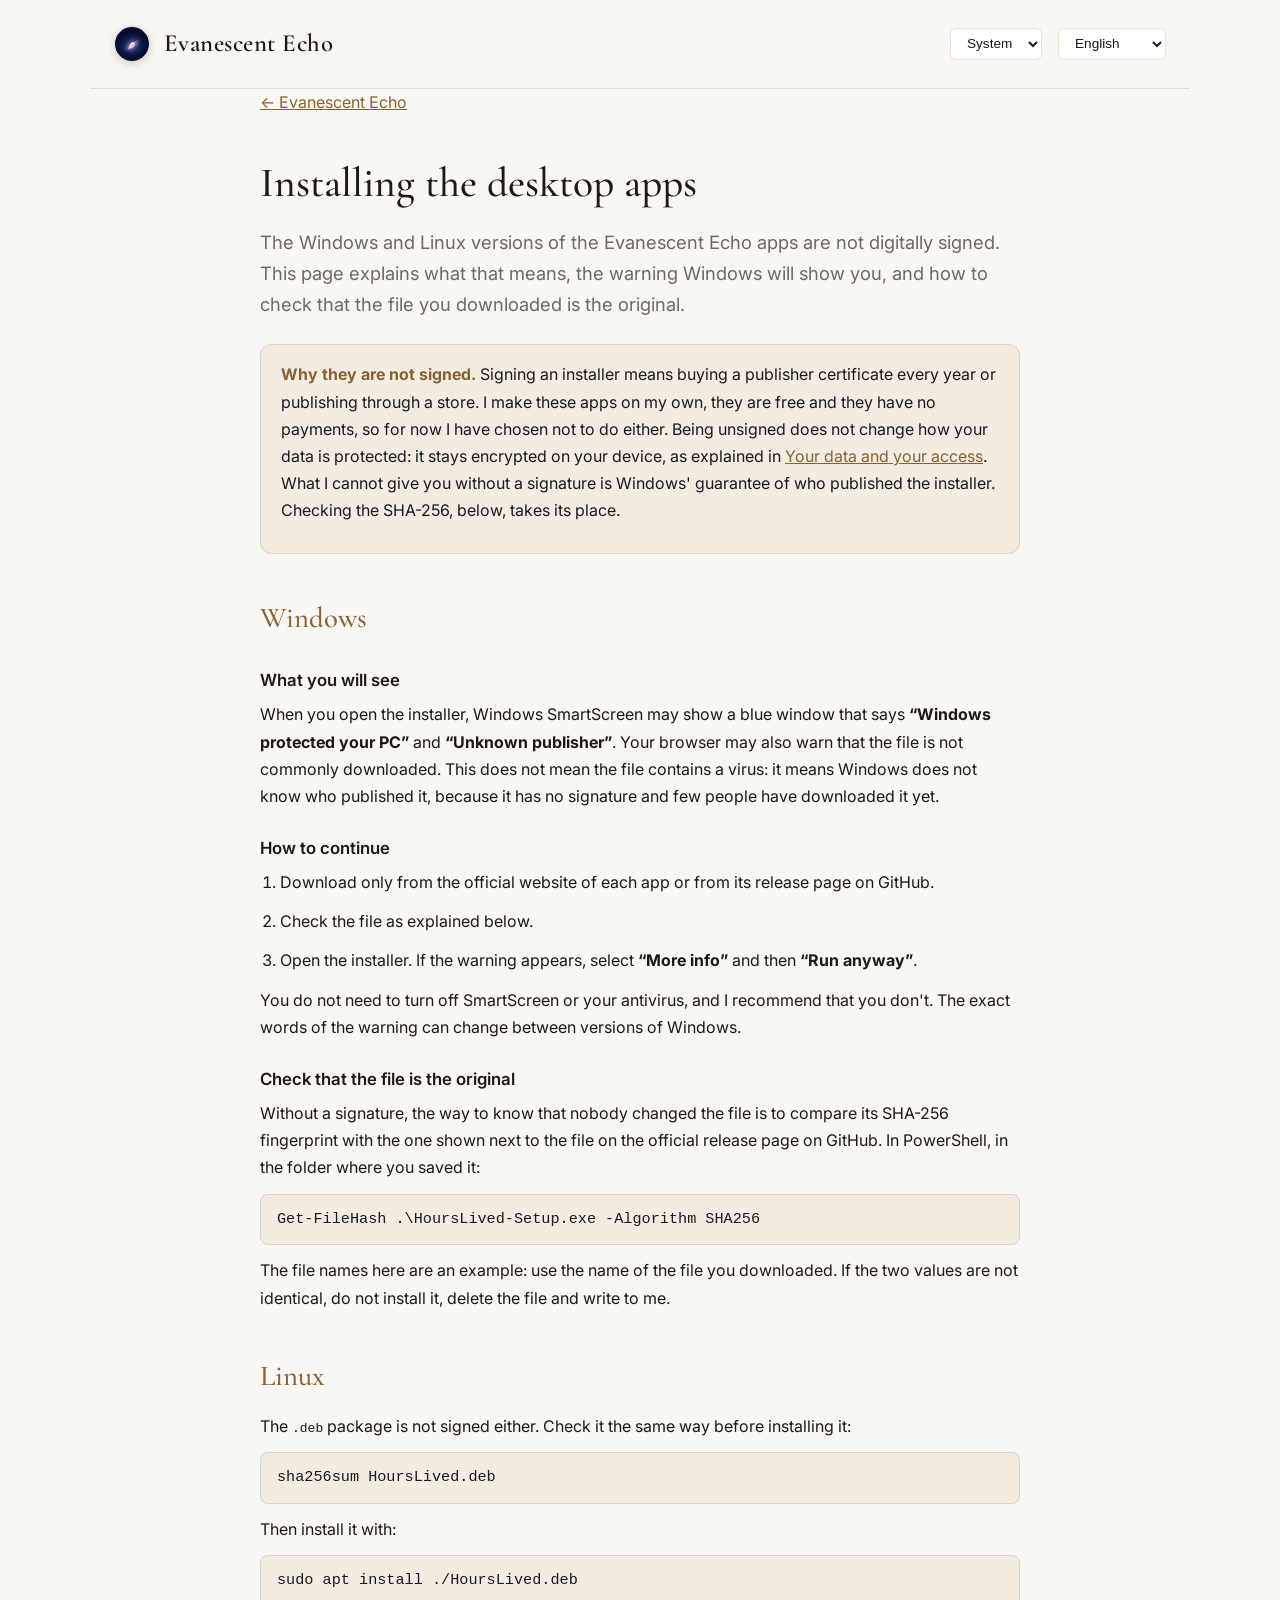
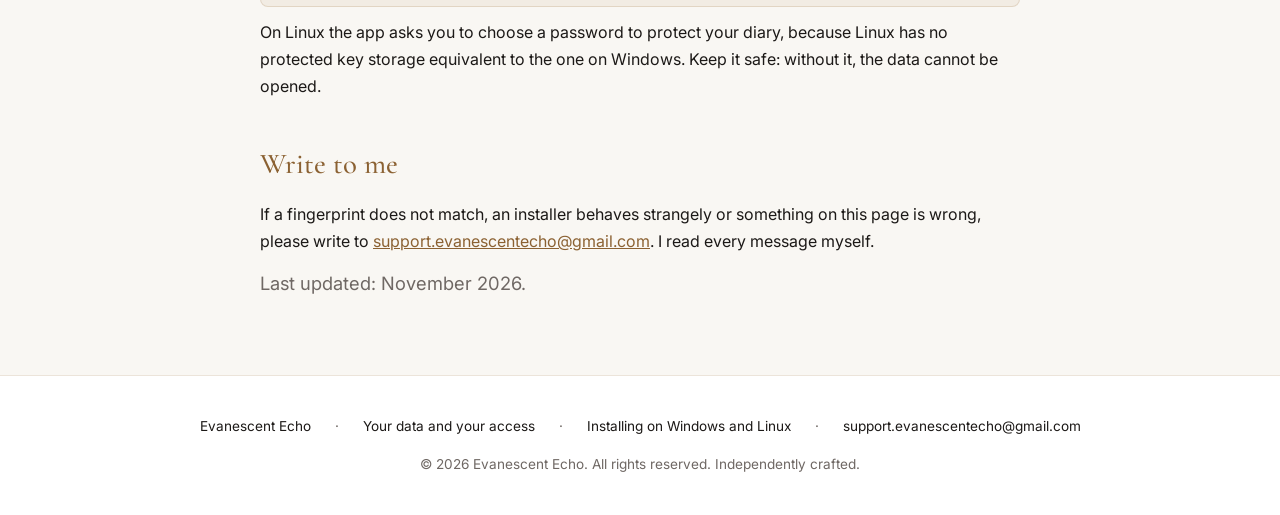
==== commit 0799e6af: "fix(install): the Windows installer is HoursLived-Setup.exe, not .msi" ====
--- a/install.html
+++ b/install.html
@@ -90,7 +90,7 @@
 
             <h3>Check that the file is the original</h3>
             <p>Without a signature, the way to know that nobody changed the file is to compare its SHA-256 fingerprint with the one shown next to the file on the official release page on GitHub. In PowerShell, in the folder where you saved it:</p>
-            <pre translate="no"><code translate="no">Get-FileHash .\HoursLived-Setup.msi -Algorithm SHA256</code></pre>
+            <pre translate="no"><code translate="no">Get-FileHash .\HoursLived-Setup.exe -Algorithm SHA256</code></pre>
             <p>The file names here are an example: use the name of the file you downloaded. If the two values are not identical, do not install it, delete the file and write to me.</p>
 
             <h2>Linux</h2>
@@ -129,7 +129,7 @@
 
             <h3>Comprueba que el archivo es el original</h3>
             <p>Sin firma, la forma de saber que nadie modificó el archivo es comparar su huella SHA-256 con la que aparece junto al archivo en la página oficial de versiones en GitHub. En PowerShell, en la carpeta donde lo guardaste:</p>
-            <pre translate="no"><code translate="no">Get-FileHash .\HoursLived-Setup.msi -Algorithm SHA256</code></pre>
+            <pre translate="no"><code translate="no">Get-FileHash .\HoursLived-Setup.exe -Algorithm SHA256</code></pre>
             <p>Los nombres de archivo son un ejemplo: usa el nombre del archivo que descargaste. Si los dos valores no son idénticos, no lo instales, borra el archivo y escríbeme.</p>
 
             <h2>Linux</h2>
@@ -168,7 +168,7 @@
 
             <h3>Prüfen, ob die Datei das Original ist</h3>
             <p>Ohne Signatur erkennst du, dass niemand die Datei verändert hat, indem du ihren SHA-256-Fingerabdruck mit dem vergleichst, der neben der Datei auf der offiziellen Release-Seite auf GitHub steht. In PowerShell, im Ordner, in dem du sie gespeichert hast:</p>
-            <pre translate="no"><code translate="no">Get-FileHash .\HoursLived-Setup.msi -Algorithm SHA256</code></pre>
+            <pre translate="no"><code translate="no">Get-FileHash .\HoursLived-Setup.exe -Algorithm SHA256</code></pre>
             <p>Die Dateinamen sind ein Beispiel: Verwende den Namen der Datei, die du heruntergeladen hast. Wenn die beiden Werte nicht identisch sind, installiere sie nicht, lösche die Datei und schreib mir.</p>
 
             <h2>Linux</h2>
@@ -207,7 +207,7 @@
 
             <h3>Vérifier que le fichier est l’original</h3>
             <p>Sans signature, la façon de savoir que personne n’a modifié le fichier est de comparer son empreinte SHA-256 avec celle affichée à côté du fichier sur la page officielle des versions sur GitHub. Dans PowerShell, dans le dossier où vous l’avez enregistré :</p>
-            <pre translate="no"><code translate="no">Get-FileHash .\HoursLived-Setup.msi -Algorithm SHA256</code></pre>
+            <pre translate="no"><code translate="no">Get-FileHash .\HoursLived-Setup.exe -Algorithm SHA256</code></pre>
             <p>Les noms de fichier sont un exemple : utilisez le nom du fichier que vous avez téléchargé. Si les deux valeurs ne sont pas identiques, ne l’installez pas, supprimez le fichier et écrivez-moi.</p>
 
             <h2>Linux</h2>
@@ -246,7 +246,7 @@
 
             <h3>Verifica che il file sia l’originale</h3>
             <p>Senza firma, il modo per sapere che nessuno ha modificato il file è confrontare la sua impronta SHA-256 con quella mostrata accanto al file nella pagina ufficiale delle versioni su GitHub. In PowerShell, nella cartella in cui l’hai salvato:</p>
-            <pre translate="no"><code translate="no">Get-FileHash .\HoursLived-Setup.msi -Algorithm SHA256</code></pre>
+            <pre translate="no"><code translate="no">Get-FileHash .\HoursLived-Setup.exe -Algorithm SHA256</code></pre>
             <p>I nomi dei file sono un esempio: usa il nome del file che hai scaricato. Se i due valori non sono identici, non installarlo, elimina il file e scrivimi.</p>
 
             <h2>Linux</h2>
@@ -285,7 +285,7 @@
 
             <h3>ファイルが本物か確認する</h3>
             <p>署名がない場合、誰もファイルを改変していないことを確かめるには、その SHA-256 フィンガープリントを、GitHub の公式リリースページでファイルの横に表示されている値と比べます。保存したフォルダーで、PowerShell を使って次を実行します。</p>
-            <pre translate="no"><code translate="no">Get-FileHash .\HoursLived-Setup.msi -Algorithm SHA256</code></pre>
+            <pre translate="no"><code translate="no">Get-FileHash .\HoursLived-Setup.exe -Algorithm SHA256</code></pre>
             <p>ファイル名は例です。ダウンロードしたファイルの名前に置き換えてください。 2つの値が完全に一致しない場合は、インストールせずにファイルを削除し、私に連絡してください。</p>
 
             <h2>Linux</h2>
@@ -324,7 +324,7 @@
 
             <h3>파일이 원본인지 확인하기</h3>
             <p>서명이 없을 때 아무도 파일을 바꾸지 않았는지 확인하는 방법은 파일의 SHA-256 지문을 GitHub 공식 릴리스 페이지에서 파일 옆에 표시된 값과 비교하는 것입니다. 파일을 저장한 폴더에서 PowerShell로 다음을 실행하세요.</p>
-            <pre translate="no"><code translate="no">Get-FileHash .\HoursLived-Setup.msi -Algorithm SHA256</code></pre>
+            <pre translate="no"><code translate="no">Get-FileHash .\HoursLived-Setup.exe -Algorithm SHA256</code></pre>
             <p>파일 이름은 예시입니다. 내려받은 파일의 이름을 사용하세요. 두 값이 정확히 같지 않으면 설치하지 말고 파일을 삭제한 뒤 저에게 알려 주세요.</p>
 
             <h2>Linux</h2>
@@ -363,7 +363,7 @@
 
             <h3>Verifique se o arquivo é o original</h3>
             <p>Sem assinatura, a forma de saber que ninguém alterou o arquivo é comparar a impressão digital SHA-256 dele com a que aparece ao lado do arquivo na página oficial de versões no GitHub. No PowerShell, na pasta onde você o salvou:</p>
-            <pre translate="no"><code translate="no">Get-FileHash .\HoursLived-Setup.msi -Algorithm SHA256</code></pre>
+            <pre translate="no"><code translate="no">Get-FileHash .\HoursLived-Setup.exe -Algorithm SHA256</code></pre>
             <p>Os nomes de arquivo são um exemplo: use o nome do arquivo que você baixou. Se os dois valores não forem idênticos, não instale, apague o arquivo e me escreva.</p>
 
             <h2>Linux</h2>
@@ -402,7 +402,7 @@
 
             <h3>Проверьте, что файл оригинальный</h3>
             <p>Без подписи убедиться, что файл никто не изменял, можно, сравнив его отпечаток SHA-256 с тем, что указан рядом с файлом на официальной странице выпусков на GitHub. В PowerShell, в папке, куда вы его сохранили:</p>
-            <pre translate="no"><code translate="no">Get-FileHash .\HoursLived-Setup.msi -Algorithm SHA256</code></pre>
+            <pre translate="no"><code translate="no">Get-FileHash .\HoursLived-Setup.exe -Algorithm SHA256</code></pre>
             <p>Имена файлов приведены для примера: укажите имя скачанного файла. Если значения не совпадают полностью, не устанавливайте его, удалите файл и напишите мне.</p>
 
             <h2>Linux</h2>
@@ -441,7 +441,7 @@
 
             <h3>确认文件是原始文件</h3>
             <p>没有签名时，确认文件未被他人修改的方法，是将它的 SHA-256 指纹与 GitHub 官方发布页面上文件旁显示的值进行比较。在保存文件的文件夹中，用 PowerShell 运行：</p>
-            <pre translate="no"><code translate="no">Get-FileHash .\HoursLived-Setup.msi -Algorithm SHA256</code></pre>
+            <pre translate="no"><code translate="no">Get-FileHash .\HoursLived-Setup.exe -Algorithm SHA256</code></pre>
             <p>文件名仅为示例：请换成你下载的文件名。 如果两个值不完全相同，请不要安装，删除该文件并写信告诉我。</p>
 
             <h2>Linux</h2>
